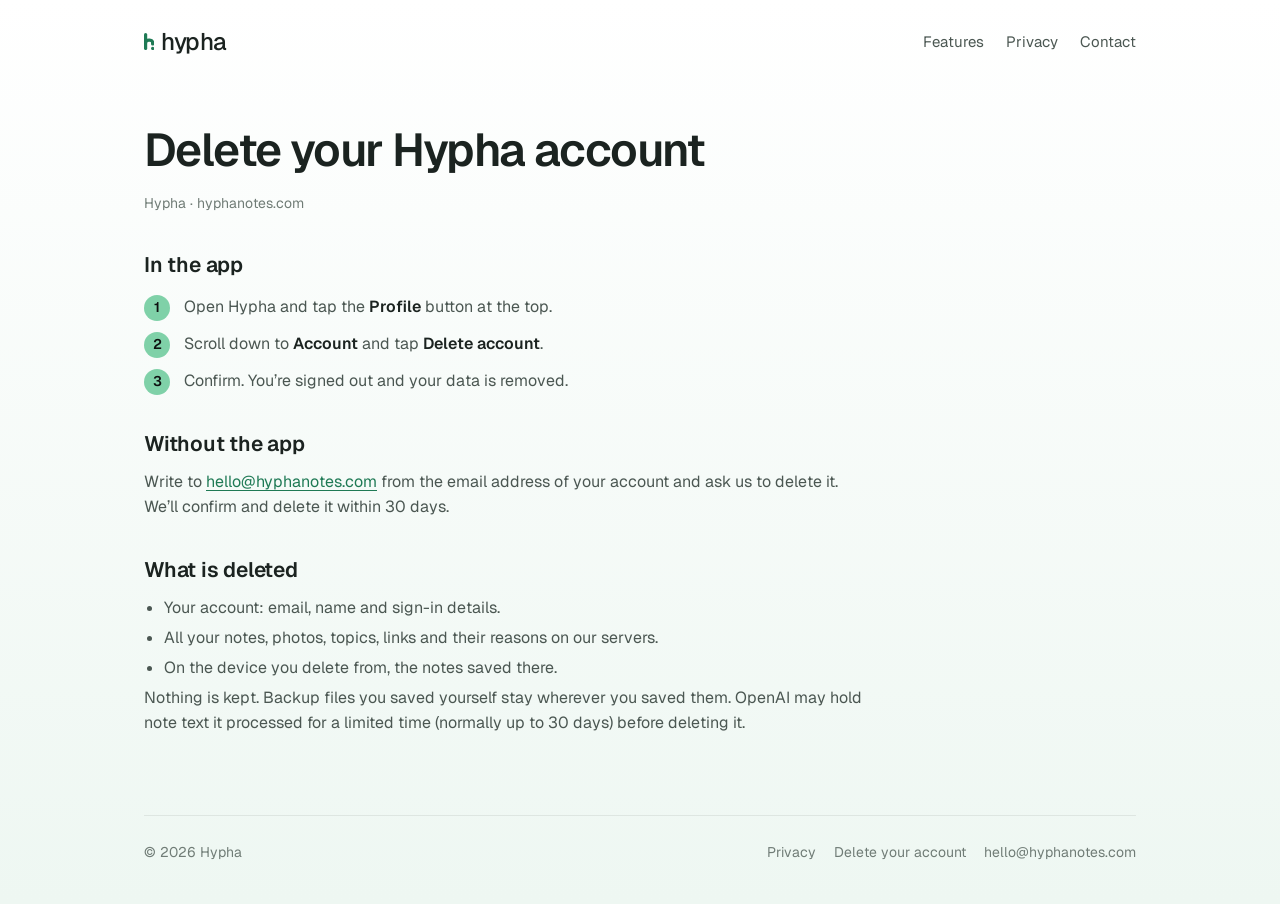
==== delete.html @ 8966460c "Add files via upload" ====
<!doctype html>
<html lang="en">
<head>
<meta charset="utf-8">
<meta name="viewport" content="width=device-width, initial-scale=1">
<title>Delete your account · Hypha</title>
<meta name="description" content="How to delete your Hypha account and data.">
<meta name="theme-color" content="#7FD1A8">
<link rel="icon" href="/favicon.png">
<link rel="apple-touch-icon" href="/apple-touch-icon.png">
<meta property="og:title" content="Delete your account · Hypha">
<meta property="og:description" content="How to delete your Hypha account and data.">
<meta property="og:image" content="https://hyphanotes.com/icon-512.png">
<link rel="preconnect" href="https://fonts.googleapis.com">
<link rel="preconnect" href="https://fonts.gstatic.com" crossorigin>
<link href="https://fonts.googleapis.com/css2?family=Geist:wght@400;500;600&display=swap" rel="stylesheet">
<link rel="stylesheet" href="/style.css">
</head>
<body>
<div class="wrap">
<header class="top">
  <a class="lockup" href="/"><svg viewBox="308 172 408 680" aria-hidden="true"><path class="mark" d="M372 236 L372 788" stroke-width="128" stroke-linecap="round"/><path class="mark" d="M372 560 C372 430,652 410,652 560 L652 610" stroke-width="128" stroke-linecap="round"/><circle class="dot" cx="652" cy="788" r="64"/></svg>hypha</a>
  <nav class="nav"><a href="/#features">Features</a><a href="/privacy">Privacy</a><a href="mailto:hello@hyphanotes.com">Contact</a></nav>
</header>
<main class="doc">
<h1>Delete your Hypha account</h1>
<p class="updated">Hypha · hyphanotes.com</p>

<h2>In the app</h2>
<ol class="steps">
<li>Open Hypha and tap the <strong>Profile</strong> button at the top.</li>
<li>Scroll down to <strong>Account</strong> and tap <strong>Delete account</strong>.</li>
<li>Confirm. You’re signed out and your data is removed.</li>
</ol>

<h2>Without the app</h2>
<p>Write to <a href="mailto:hello@hyphanotes.com?subject=Delete%20my%20Hypha%20account">hello@hyphanotes.com</a> from the email address of your account and ask us to delete it. We’ll confirm and delete it within 30 days.</p>

<h2>What is deleted</h2>
<ul>
<li>Your account: email, name and sign-in details.</li>
<li>All your notes, photos, topics, links and their reasons on our servers.</li>
<li>On the device you delete from, the notes saved there.</li>
</ul>
<p>Nothing is kept. Backup files you saved yourself stay wherever you saved them. OpenAI may hold note text it processed for a limited time (normally up to 30 days) before deleting it.</p>
</main>
<footer>
  <span>© 2026 Hypha</span>
  <span><a href="/privacy">Privacy</a><a href="/delete">Delete your account</a><a href="mailto:hello@hyphanotes.com">hello@hyphanotes.com</a></span>
</footer>
</div>
</body>
</html>
---- style.css ----
/* Hypha · hyphanotes.com — same tokens as the app (Mint #7FD1A8, Ink #0E1110) */
:root {
  --bg-top: #ffffff;
  --bg-bottom: #eef7f2;
  --text: #1b2320;
  --text2: #4b5752;
  --text3: #707c76;
  --accent: #1f7a55;
  --mint: #7fd1a8;
  --ink: #0e1110;
  --card: #ffffff;
  --line: rgba(14, 17, 16, .08);
  --shadow: 0 10px 28px -14px rgba(14, 40, 30, .18);
}
@media (prefers-color-scheme: dark) {
  :root {
    --bg-top: #0e1110;
    --bg-bottom: #0e1110;
    --text: #eef2ef;
    --text2: #b9c2bd;
    --text3: #87918c;
    --accent: #7fd1a8;
    --card: #181d1b;
    --line: rgba(255, 255, 255, .08);
    --shadow: 0 12px 30px -14px rgba(0, 0, 0, .7);
  }
}

* { box-sizing: border-box; margin: 0; padding: 0; }
html { -webkit-text-size-adjust: 100%; }
body {
  font-family: "Geist", "Inter", system-ui, -apple-system, "Segoe UI", sans-serif;
  color: var(--text);
  background: var(--bg-bottom) linear-gradient(var(--bg-top), var(--bg-bottom) 900px) no-repeat;
  line-height: 1.55;
  min-height: 100vh;
}
@media (prefers-color-scheme: dark) {
  body { background: #0e1110 radial-gradient(1200px 600px at 50% -200px, rgba(127, 209, 168, .10), transparent 70%) no-repeat; }
}
a { color: var(--accent); text-decoration-thickness: 1px; text-underline-offset: 3px; }

.wrap { max-width: 1040px; margin: 0 auto; padding: 0 24px; }

/* header */
.top { display: flex; align-items: center; justify-content: space-between; padding: 26px 0; }
.lockup { display: inline-flex; align-items: flex-start; color: var(--text); text-decoration: none; font-weight: 500; font-size: 24px; letter-spacing: -.02em; line-height: 1.3; }
.lockup svg { margin-top: calc(24px * .295); height: calc(24px * .71); width: auto; margin-right: calc(24px * .30); }
.lockup .mark { fill: none; stroke: var(--accent); }
.lockup .dot { fill: var(--accent); }
.nav { display: flex; gap: 22px; font-size: 15px; }
.nav a { color: var(--text2); text-decoration: none; }
.nav a:hover { color: var(--text); }

/* hero */
.hero { display: grid; grid-template-columns: 1.1fr .9fr; gap: 56px; align-items: center; padding: 48px 0 72px; }
.eyebrow { font-size: 13px; letter-spacing: .14em; text-transform: uppercase; color: var(--accent); font-weight: 600; }
h1 { font-size: clamp(40px, 6vw, 64px); line-height: 1.04; letter-spacing: -.035em; font-weight: 600; margin: 14px 0 18px; }
.lede { font-size: 19px; color: var(--text2); max-width: 30em; }
.stores { display: flex; gap: 12px; flex-wrap: wrap; margin-top: 30px; }
.pill { display: inline-flex; align-items: center; gap: 10px; height: 48px; padding: 0 20px; border-radius: 24px; font-size: 15px; font-weight: 600; text-decoration: none; }
.pill.primary { background: var(--mint); color: var(--ink); box-shadow: 0 8px 18px -10px rgba(31, 122, 85, .45); }
.pill.ghost { background: var(--card); color: var(--text2); border: 1px solid var(--line); font-weight: 500; }
.soon { font-size: 13px; color: var(--text3); margin-top: 12px; }

/* phone mock */
.phone { justify-self: center; width: 300px; border-radius: 44px; padding: 10px; background: #111; box-shadow: 0 40px 80px -30px rgba(14, 40, 30, .45); }
.screen { border-radius: 35px; overflow: hidden; background: linear-gradient(#fff, #eef7f2); color: #1b2320; padding: 40px 18px 84px; min-height: 600px; position: relative; font-size: 14px; }
.screen .meta { font-size: 11.5px; color: #707c76; }
.screen .tag { display: inline-block; padding: 3px 9px; border-radius: 9px; background: rgba(127, 209, 168, .25); color: #1f7a55; font-weight: 500; font-size: 11px; margin-left: 6px; }
.screen h3 { font-size: 20px; line-height: 1.22; letter-spacing: -.02em; font-weight: 600; margin: 8px 0 14px; }
.card { background: #fff; border: 1px solid rgba(14, 17, 16, .07); border-radius: 18px; padding: 12px 14px; box-shadow: 0 6px 16px -10px rgba(14, 40, 30, .16); margin-bottom: 10px; }
.card.together { border-color: rgba(127, 209, 168, .6); }
.card .eb { font-size: 10px; letter-spacing: .12em; font-weight: 600; color: #1f7a55; }
.card p { font-size: 12.8px; line-height: 1.45; margin-top: 5px; }
.card .why { font-size: 11.5px; color: #707c76; margin-top: 4px; }
.card .why b { color: #1f7a55; font-weight: 600; }
.label { font-size: 10px; letter-spacing: .12em; color: #707c76; font-weight: 600; margin: 14px 0 8px; }
.bar { position: absolute; left: 14px; right: 14px; bottom: 16px; display: flex; align-items: center; justify-content: space-between; background: #fff; border: 1px solid rgba(14, 17, 16, .07); border-radius: 30px; padding: 7px 7px 7px 18px; box-shadow: 0 6px 16px -10px rgba(14, 40, 30, .16); font-size: 12.5px; color: #707c76; }
.bar span:last-child { background: #7fd1a8; color: #0e1110; font-weight: 600; padding: 9px 26px; border-radius: 20px; }

/* features */
.features { display: grid; grid-template-columns: repeat(3, 1fr); gap: 16px; padding-bottom: 80px; }
.feature { background: var(--card); border: 1px solid var(--line); border-radius: 22px; padding: 24px; box-shadow: var(--shadow); }
.feature .ico { width: 36px; height: 36px; border-radius: 18px; background: rgba(127, 209, 168, .22); display: flex; align-items: center; justify-content: center; color: var(--accent); font-size: 17px; margin-bottom: 14px; }
.feature h2 { font-size: 18px; letter-spacing: -.01em; font-weight: 600; margin-bottom: 6px; }
.feature p { font-size: 15px; color: var(--text2); }

/* long text pages */
.doc { max-width: 720px; padding: 30px 0 80px; }
.doc h1 { font-size: clamp(34px, 5vw, 46px); }
.doc .updated { color: var(--text3); font-size: 14px; margin-bottom: 30px; }
.doc .summary { background: var(--card); border: 1px solid var(--line); border-radius: 20px; padding: 20px 22px; box-shadow: var(--shadow); margin-bottom: 36px; }
.doc .summary li { margin: 4px 0 4px 18px; color: var(--text2); }
.doc h2 { font-size: 21px; letter-spacing: -.01em; font-weight: 600; margin: 34px 0 10px; }
.doc p, .doc li { font-size: 16px; color: var(--text2); }
.doc p + p { margin-top: 10px; }
.doc ul { margin: 8px 0 0 20px; }
.doc li { margin: 5px 0; }
.doc strong { color: var(--text); font-weight: 600; }
.steps { counter-reset: s; list-style: none; margin: 14px 0 0 !important; }
.steps li { counter-increment: s; position: relative; padding-left: 40px; margin: 12px 0; }
.steps li::before { content: counter(s); position: absolute; left: 0; top: 0; width: 26px; height: 26px; border-radius: 13px; background: var(--mint); color: var(--ink); font-weight: 600; font-size: 14px; display: flex; align-items: center; justify-content: center; }

footer { border-top: 1px solid var(--line); padding: 26px 0 40px; font-size: 14px; color: var(--text3); display: flex; justify-content: space-between; gap: 16px; flex-wrap: wrap; }
footer a { color: var(--text3); text-decoration: none; margin-left: 18px; }
footer a:hover { color: var(--text); }

@media (max-width: 860px) {
  .hero { grid-template-columns: 1fr; gap: 44px; padding-top: 24px; }
  .features { grid-template-columns: 1fr; }
  .nav { gap: 14px; font-size: 14px; }
  footer a { margin: 0 14px 0 0; }
}
@media (max-width: 380px) {
  .phone { width: 100%; }
}
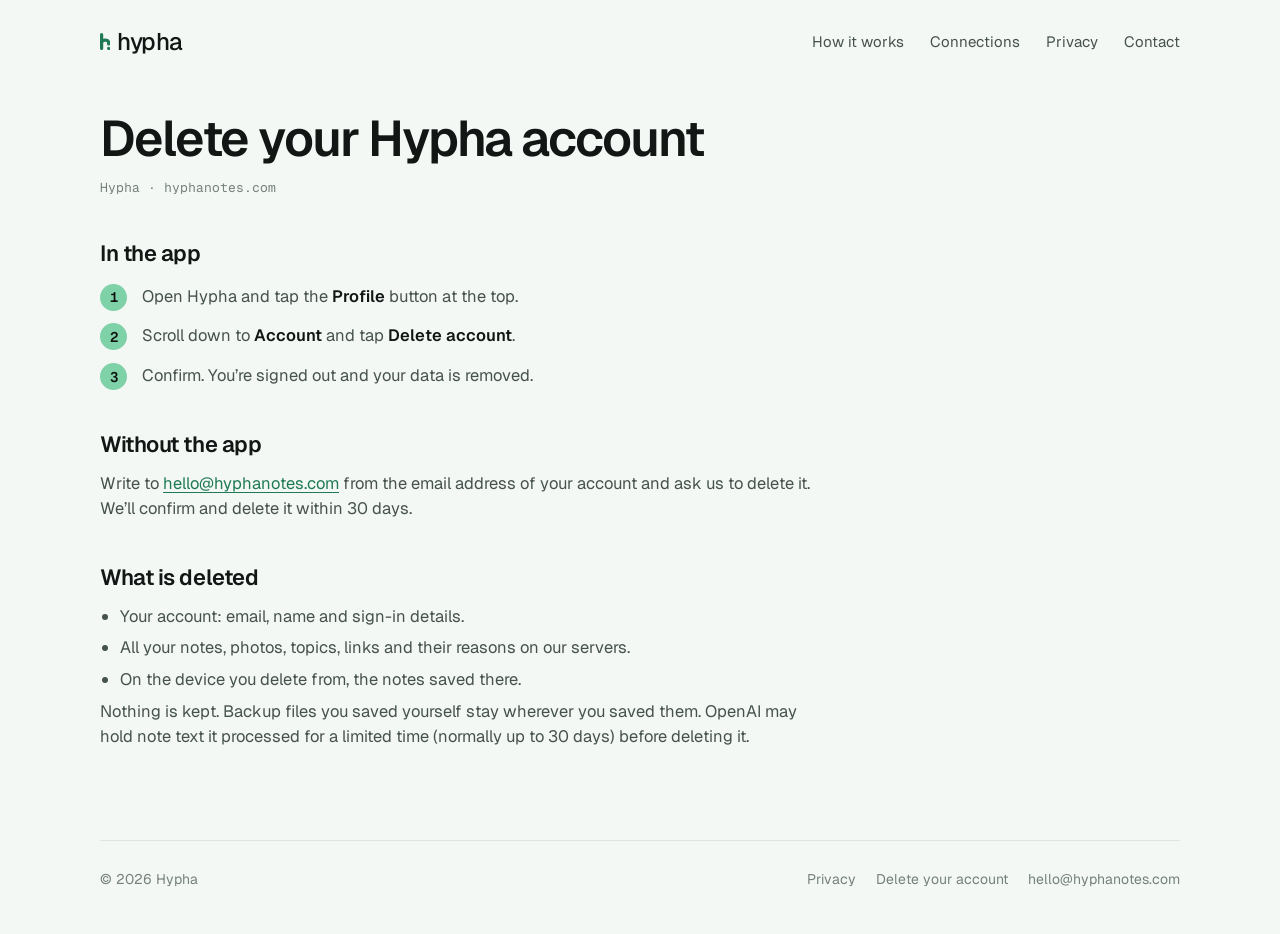
==== commit c47d0919: "Add files via upload" ====
--- a/delete.html
+++ b/delete.html
@@ -2,7 +2,7 @@
 <html lang="en">
 <head>
 <meta charset="utf-8">
-<meta name="viewport" content="width=device-width, initial-scale=1">
+<meta name="viewport" content="width=device-width, initial-scale=1, viewport-fit=cover">
 <title>Delete your account · Hypha</title>
 <meta name="description" content="How to delete your Hypha account and data.">
 <meta name="theme-color" content="#7FD1A8">
@@ -13,14 +13,14 @@
 <meta property="og:image" content="https://hyphanotes.com/icon-512.png">
 <link rel="preconnect" href="https://fonts.googleapis.com">
 <link rel="preconnect" href="https://fonts.gstatic.com" crossorigin>
-<link href="https://fonts.googleapis.com/css2?family=Geist:wght@400;500;600&display=swap" rel="stylesheet">
-<link rel="stylesheet" href="/style.css">
+<link href="https://fonts.googleapis.com/css2?family=Geist:wght@400;500;600&family=Geist+Mono:wght@400;500&display=swap" rel="stylesheet">
+<link rel="stylesheet" href="/style.css?v=5">
 </head>
 <body>
 <div class="wrap">
 <header class="top">
   <a class="lockup" href="/"><svg viewBox="308 172 408 680" aria-hidden="true"><path class="mark" d="M372 236 L372 788" stroke-width="128" stroke-linecap="round"/><path class="mark" d="M372 560 C372 430,652 410,652 560 L652 610" stroke-width="128" stroke-linecap="round"/><circle class="dot" cx="652" cy="788" r="64"/></svg>hypha</a>
-  <nav class="nav"><a href="/#features">Features</a><a href="/privacy">Privacy</a><a href="mailto:hello@hyphanotes.com">Contact</a></nav>
+  <nav class="nav"><a href="/#how">How it works</a><a class="opt" href="/#reasons">Connections</a><a href="/privacy">Privacy</a><a href="/#contact">Contact</a></nav>
 </header>
 <main class="doc">
 <h1>Delete your Hypha account</h1>
--- a/style.css
+++ b/style.css
@@ -1,117 +1,218 @@
-/* Hypha · hyphanotes.com — same tokens as the app (Mint #7FD1A8, Ink #0E1110) */
+/* Hypha · hyphanotes.com
+   Living-network direction: the page is a quiet field where notes sit and
+   threads grow between them. Mint is the thread, ink is the text.
+   Type: Geist for reading, Geist Mono for the app's own labels (roles, dates). */
 :root {
-  --bg-top: #ffffff;
-  --bg-bottom: #eef7f2;
-  --text: #1b2320;
-  --text2: #4b5752;
-  --text3: #707c76;
+  --bg: #f4f8f5;
+  --bg-deep: #e9f2ec;
+  --surface: #ffffff;
+  --text: #121715;
+  --text-2: #46524c;
+  --text-3: #75817b;
+  --line: rgba(18, 23, 21, .09);
+  --line-strong: rgba(18, 23, 21, .16);
+  --mint: #7fd1a8;
+  --thread: #2f9a6a;
   --accent: #1f7a55;
-  --mint: #7fd1a8;
   --ink: #0e1110;
-  --card: #ffffff;
-  --line: rgba(14, 17, 16, .08);
-  --shadow: 0 10px 28px -14px rgba(14, 40, 30, .18);
+  --glow: rgba(127, 209, 168, .38);
+  --shadow: 0 1px 0 rgba(255, 255, 255, .6) inset, 0 14px 32px -20px rgba(14, 40, 30, .35);
+  --sans: "Geist", system-ui, -apple-system, "Segoe UI", sans-serif;
+  --mono: "Geist Mono", ui-monospace, "SFMono-Regular", Menlo, monospace;
+  color-scheme: light;
 }
 @media (prefers-color-scheme: dark) {
-  :root {
-    --bg-top: #0e1110;
-    --bg-bottom: #0e1110;
-    --text: #eef2ef;
-    --text2: #b9c2bd;
-    --text3: #87918c;
+  :root:not([data-theme="light"]) {
+    --bg: #0d100f;
+    --bg-deep: #111614;
+    --surface: #161b19;
+    --text: #edf2ef;
+    --text-2: #b4bfb9;
+    --text-3: #7f8a85;
+    --line: rgba(255, 255, 255, .08);
+    --line-strong: rgba(255, 255, 255, .15);
+    --thread: #7fd1a8;
     --accent: #7fd1a8;
-    --card: #181d1b;
-    --line: rgba(255, 255, 255, .08);
-    --shadow: 0 12px 30px -14px rgba(0, 0, 0, .7);
+    --glow: rgba(127, 209, 168, .28);
+    --shadow: 0 18px 40px -22px rgba(0, 0, 0, .8);
+    color-scheme: dark;
   }
 }
+:root[data-theme="dark"] {
+  --bg: #0d100f; --bg-deep: #111614; --surface: #161b19; --text: #edf2ef; --text-2: #b4bfb9; --text-3: #7f8a85;
+  --line: rgba(255, 255, 255, .08); --line-strong: rgba(255, 255, 255, .15); --thread: #7fd1a8; --accent: #7fd1a8;
+  --glow: rgba(127, 209, 168, .28); --shadow: 0 18px 40px -22px rgba(0, 0, 0, .8); color-scheme: dark;
+}
 
 * { box-sizing: border-box; margin: 0; padding: 0; }
-html { -webkit-text-size-adjust: 100%; }
-body {
-  font-family: "Geist", "Inter", system-ui, -apple-system, "Segoe UI", sans-serif;
-  color: var(--text);
-  background: var(--bg-bottom) linear-gradient(var(--bg-top), var(--bg-bottom) 900px) no-repeat;
-  line-height: 1.55;
-  min-height: 100vh;
-}
-@media (prefers-color-scheme: dark) {
-  body { background: #0e1110 radial-gradient(1200px 600px at 50% -200px, rgba(127, 209, 168, .10), transparent 70%) no-repeat; }
-}
-a { color: var(--accent); text-decoration-thickness: 1px; text-underline-offset: 3px; }
-
-.wrap { max-width: 1040px; margin: 0 auto; padding: 0 24px; }
+html { -webkit-text-size-adjust: 100%; scroll-behavior: smooth; }
+body { font-family: var(--sans); color: var(--text); background: var(--bg); line-height: 1.55; font-size: 17px; }
+a { color: var(--accent); text-underline-offset: 3px; text-decoration-thickness: 1px; }
+::selection { background: var(--glow); }
+:focus-visible { outline: 2px solid var(--thread); outline-offset: 3px; border-radius: 6px; }
+
+.wrap { max-width: 1120px; margin: 0 auto; padding-left: max(20px, env(safe-area-inset-left, 0px)); padding-right: max(20px, env(safe-area-inset-right, 0px)); }
 
 /* header */
-.top { display: flex; align-items: center; justify-content: space-between; padding: 26px 0; }
+.top { display: flex; align-items: center; justify-content: space-between; gap: 16px; padding-block: 26px; }
 .lockup { display: inline-flex; align-items: flex-start; color: var(--text); text-decoration: none; font-weight: 500; font-size: 24px; letter-spacing: -.02em; line-height: 1.3; }
 .lockup svg { margin-top: calc(24px * .295); height: calc(24px * .71); width: auto; margin-right: calc(24px * .30); }
 .lockup .mark { fill: none; stroke: var(--accent); }
 .lockup .dot { fill: var(--accent); }
-.nav { display: flex; gap: 22px; font-size: 15px; }
-.nav a { color: var(--text2); text-decoration: none; }
+.nav { display: flex; gap: 26px; font-size: 15px; }
+.nav a { color: var(--text-2); text-decoration: none; }
 .nav a:hover { color: var(--text); }
 
+/* small type */
+.label { font-family: var(--mono); font-size: 12px; letter-spacing: .08em; text-transform: uppercase; color: var(--accent); }
+h1, h2, h3 { text-wrap: balance; letter-spacing: -.03em; font-weight: 600; }
+
 /* hero */
-.hero { display: grid; grid-template-columns: 1.1fr .9fr; gap: 56px; align-items: center; padding: 48px 0 72px; }
-.eyebrow { font-size: 13px; letter-spacing: .14em; text-transform: uppercase; color: var(--accent); font-weight: 600; }
-h1 { font-size: clamp(40px, 6vw, 64px); line-height: 1.04; letter-spacing: -.035em; font-weight: 600; margin: 14px 0 18px; }
-.lede { font-size: 19px; color: var(--text2); max-width: 30em; }
-.stores { display: flex; gap: 12px; flex-wrap: wrap; margin-top: 30px; }
-.pill { display: inline-flex; align-items: center; gap: 10px; height: 48px; padding: 0 20px; border-radius: 24px; font-size: 15px; font-weight: 600; text-decoration: none; }
-.pill.primary { background: var(--mint); color: var(--ink); box-shadow: 0 8px 18px -10px rgba(31, 122, 85, .45); }
-.pill.ghost { background: var(--card); color: var(--text2); border: 1px solid var(--line); font-weight: 500; }
-.soon { font-size: 13px; color: var(--text3); margin-top: 12px; }
-
-/* phone mock */
-.phone { justify-self: center; width: 300px; border-radius: 44px; padding: 10px; background: #111; box-shadow: 0 40px 80px -30px rgba(14, 40, 30, .45); }
-.screen { border-radius: 35px; overflow: hidden; background: linear-gradient(#fff, #eef7f2); color: #1b2320; padding: 40px 18px 84px; min-height: 600px; position: relative; font-size: 14px; }
-.screen .meta { font-size: 11.5px; color: #707c76; }
-.screen .tag { display: inline-block; padding: 3px 9px; border-radius: 9px; background: rgba(127, 209, 168, .25); color: #1f7a55; font-weight: 500; font-size: 11px; margin-left: 6px; }
-.screen h3 { font-size: 20px; line-height: 1.22; letter-spacing: -.02em; font-weight: 600; margin: 8px 0 14px; }
-.card { background: #fff; border: 1px solid rgba(14, 17, 16, .07); border-radius: 18px; padding: 12px 14px; box-shadow: 0 6px 16px -10px rgba(14, 40, 30, .16); margin-bottom: 10px; }
-.card.together { border-color: rgba(127, 209, 168, .6); }
-.card .eb { font-size: 10px; letter-spacing: .12em; font-weight: 600; color: #1f7a55; }
-.card p { font-size: 12.8px; line-height: 1.45; margin-top: 5px; }
-.card .why { font-size: 11.5px; color: #707c76; margin-top: 4px; }
-.card .why b { color: #1f7a55; font-weight: 600; }
-.label { font-size: 10px; letter-spacing: .12em; color: #707c76; font-weight: 600; margin: 14px 0 8px; }
-.bar { position: absolute; left: 14px; right: 14px; bottom: 16px; display: flex; align-items: center; justify-content: space-between; background: #fff; border: 1px solid rgba(14, 17, 16, .07); border-radius: 30px; padding: 7px 7px 7px 18px; box-shadow: 0 6px 16px -10px rgba(14, 40, 30, .16); font-size: 12.5px; color: #707c76; }
-.bar span:last-child { background: #7fd1a8; color: #0e1110; font-weight: 600; padding: 9px 26px; border-radius: 20px; }
-
-/* features */
-.features { display: grid; grid-template-columns: repeat(3, 1fr); gap: 16px; padding-bottom: 80px; }
-.feature { background: var(--card); border: 1px solid var(--line); border-radius: 22px; padding: 24px; box-shadow: var(--shadow); }
-.feature .ico { width: 36px; height: 36px; border-radius: 18px; background: rgba(127, 209, 168, .22); display: flex; align-items: center; justify-content: center; color: var(--accent); font-size: 17px; margin-bottom: 14px; }
-.feature h2 { font-size: 18px; letter-spacing: -.01em; font-weight: 600; margin-bottom: 6px; }
-.feature p { font-size: 15px; color: var(--text2); }
-
-/* long text pages */
-.doc { max-width: 720px; padding: 30px 0 80px; }
-.doc h1 { font-size: clamp(34px, 5vw, 46px); }
-.doc .updated { color: var(--text3); font-size: 14px; margin-bottom: 30px; }
-.doc .summary { background: var(--card); border: 1px solid var(--line); border-radius: 20px; padding: 20px 22px; box-shadow: var(--shadow); margin-bottom: 36px; }
-.doc .summary li { margin: 4px 0 4px 18px; color: var(--text2); }
-.doc h2 { font-size: 21px; letter-spacing: -.01em; font-weight: 600; margin: 34px 0 10px; }
-.doc p, .doc li { font-size: 16px; color: var(--text2); }
+.hero { position: relative; display: grid; grid-template-columns: minmax(0, 1fr) minmax(0, 1.08fr); gap: 56px; align-items: center; padding-block: 40px 96px; }
+.hero h1 { font-size: clamp(42px, 5.6vw, 72px); line-height: 1.02; margin: 18px 0 22px; letter-spacing: -.045em; }
+.hero h1 em { font-style: normal; color: var(--accent); }
+.lede { font-size: 19px; color: var(--text-2); max-width: 31em; }
+.actions { display: flex; flex-wrap: wrap; gap: 12px; margin-top: 34px; }
+.btn { display: inline-flex; align-items: center; gap: 10px; height: 50px; padding: 0 22px; border-radius: 25px; font-size: 15px; font-weight: 600; text-decoration: none; border: 1px solid transparent; transition: transform .15s, box-shadow .2s, border-color .2s; }
+.btn:active { transform: scale(.98); }
+.btn.primary { background: var(--mint); color: var(--ink); box-shadow: 0 10px 24px -14px rgba(31, 122, 85, .7); }
+.btn.primary:hover { box-shadow: 0 12px 28px -12px rgba(31, 122, 85, .8); }
+.btn.ghost { color: var(--text); border-color: var(--line-strong); }
+.btn.ghost:hover { border-color: var(--thread); }
+.soon { margin-top: 18px; font-size: 14px; color: var(--text-3); }
+
+/* the living field */
+.field-bg { position: absolute; inset: -40px -200px 0; z-index: -1; pointer-events: none; width: calc(100% + 400px); height: calc(100% + 40px); }
+.demo { min-width: 0; }
+.net { position: relative; container-type: inline-size; aspect-ratio: 1 / 1.06; width: 100%; }
+.net svg.threads { position: absolute; inset: 0; width: 100%; height: 100%; overflow: visible; pointer-events: none; }
+.threads .t { fill: none; stroke: var(--thread); stroke-width: 1.6; stroke-linecap: round; }
+.threads .t.halo { stroke: var(--glow); stroke-width: 7; filter: blur(3px); }
+.threads .b { fill: none; stroke: var(--thread); stroke-width: .9; stroke-linecap: round; opacity: .55; }
+.threads .tip { fill: var(--thread); }
+.threads .tip-glow { fill: var(--glow); }
+
+.n { position: absolute; background: var(--surface); border: 1px solid var(--line); border-radius: 16px; padding: 1.9cqw 2.3cqw; box-shadow: var(--shadow); font-size: clamp(11.5px, 2.25cqw, 14.5px); line-height: 1.42; transition: opacity .6s, transform .6s, border-color .6s, box-shadow .6s; }
+.n .when { font-family: var(--mono); font-size: .78em; color: var(--text-3); letter-spacing: .02em; }
+.n b { display: block; font-weight: 600; margin: .25em 0 .15em; letter-spacing: -.01em; color: var(--text); }
+.n p { color: var(--text-2); }
+.n.dim { opacity: .42; }
+.n.new { border-color: var(--thread); box-shadow: 0 0 0 4px var(--glow), var(--shadow); }
+.n.hidden { opacity: 0; transform: translateY(8px); }
+.n.lit { opacity: 1; border-color: color-mix(in srgb, var(--thread) 55%, var(--line)); }
+.n .why { display: grid; grid-template-rows: 0fr; transition: grid-template-rows .55s ease, opacity .5s; opacity: 0; }
+.n .why > div { overflow: hidden; }
+.n.lit .why { grid-template-rows: 1fr; opacity: 1; }
+.n .why span { display: block; margin-top: .6em; padding-top: .55em; border-top: 1px dashed var(--line-strong); color: var(--text-2); }
+.n .why i { font-style: normal; font-family: var(--mono); font-size: .8em; letter-spacing: .06em; text-transform: uppercase; color: var(--accent); margin-right: .4em; }
+.caret { display: inline-block; width: 1px; height: 1em; background: var(--thread); vertical-align: -.15em; margin-left: 1px; animation: blink 1s steps(1) infinite; }
+@keyframes blink { 50% { opacity: 0; } }
+
+.who { display: flex; align-items: center; gap: 6px; margin-top: 18px; flex-wrap: wrap; }
+.who span { font-family: var(--mono); font-size: 12px; color: var(--text-3); margin-right: 6px; letter-spacing: .04em; }
+.who button { font: 500 13px var(--sans); color: var(--text-2); background: transparent; border: 1px solid var(--line); border-radius: 15px; padding: 6px 13px; cursor: pointer; transition: all .2s; }
+.who button:hover { border-color: var(--line-strong); color: var(--text); }
+.who button[aria-pressed="true"] { background: var(--surface); border-color: var(--thread); color: var(--text); }
+
+/* sections */
+section.block { padding-block: 88px; border-top: 1px solid var(--line); }
+.block > .head { display: grid; grid-template-columns: minmax(0, 1fr) minmax(0, 1.3fr); gap: 56px; margin-bottom: 52px; align-items: end; }
+.block h2 { font-size: clamp(32px, 3.8vw, 46px); line-height: 1.08; margin-top: 14px; }
+.block .head p { color: var(--text-2); font-size: 18px; max-width: 34em; }
+
+/* how it works */
+.steps3 { display: grid; grid-template-columns: repeat(3, minmax(0, 1fr)); gap: 0; border-top: 1px solid var(--line-strong); }
+.steps3 li { list-style: none; padding: 26px 28px 8px 0; position: relative; }
+.steps3 li + li { padding-left: 28px; border-left: 1px solid var(--line); }
+.steps3 .num { font-family: var(--mono); font-size: 13px; color: var(--accent); }
+.steps3 h3 { font-size: 22px; margin: 10px 0 10px; }
+.steps3 p { color: var(--text-2); font-size: 16px; }
+
+/* roles */
+.roles { display: grid; grid-template-columns: repeat(6, minmax(0, 1fr)); gap: 14px; }
+.roles .role { grid-column: span 2; }
+.roles .role:nth-child(-n+2) { grid-column: span 3; }
+.role { background: var(--surface); border: 1px solid var(--line); border-radius: 18px; padding: 22px 22px 20px; display: flex; flex-direction: column; gap: 12px; min-width: 0; }
+.role h3 { font-size: 19px; letter-spacing: -.015em; }
+.role > p { color: var(--text-2); font-size: 15.5px; }
+.pair { margin-top: auto; display: grid; gap: 6px; font-size: 14px; }
+.pair div { padding: 10px 12px; border-radius: 12px; background: var(--bg); border: 1px solid var(--line); color: var(--text-2); }
+.pair div small { display: block; font-family: var(--mono); font-size: 11px; color: var(--text-3); letter-spacing: .04em; margin-bottom: 2px; }
+.pair .arrow { background: none; border: 0; padding: 0 12px; font-family: var(--mono); font-size: 12px; color: var(--accent); }
+
+/* principles */
+.principles { display: grid; grid-template-columns: repeat(2, minmax(0, 1fr)); gap: 0 56px; }
+.principles div { padding: 26px 0; border-top: 1px solid var(--line); }
+.principles h3 { font-size: 21px; margin-bottom: 8px; letter-spacing: -.02em; }
+.principles p { color: var(--text-2); font-size: 16px; max-width: 30em; }
+
+/* features list */
+.more { display: grid; grid-template-columns: repeat(3, minmax(0, 1fr)); gap: 0 40px; }
+.more div { padding: 20px 0; border-top: 1px solid var(--line); }
+.more h3 { font-size: 17px; letter-spacing: -.01em; margin-bottom: 4px; }
+.more p { color: var(--text-2); font-size: 15px; }
+
+/* privacy band */
+.privacy-band { background: var(--bg-deep); border: 1px solid var(--line); border-radius: 28px; padding: 48px; display: grid; grid-template-columns: minmax(0, 1fr) minmax(0, 1.2fr); gap: 48px; }
+.privacy-band h2 { font-size: clamp(30px, 3.4vw, 40px); line-height: 1.1; margin-top: 12px; }
+.privacy-band ul { list-style: none; display: grid; gap: 14px; }
+.privacy-band li { padding-left: 26px; position: relative; color: var(--text-2); }
+.privacy-band li::before { content: ""; position: absolute; left: 0; top: .62em; width: 12px; height: 2px; border-radius: 2px; background: var(--thread); }
+.privacy-band li strong { color: var(--text); font-weight: 600; }
+.privacy-band .more-link { margin-top: 20px; font-size: 15px; }
+
+/* contact */
+.contact { text-align: center; padding-block: 96px 104px; border-top: 1px solid var(--line); }
+.contact h2 { font-size: clamp(34px, 4vw, 48px); line-height: 1.08; margin-top: 14px; }
+.contact > p { color: var(--text-2); font-size: 18px; margin: 14px auto 0; max-width: 30em; }
+.mail { display: flex; flex-wrap: wrap; justify-content: center; align-items: center; gap: 12px; margin-top: 32px; }
+.addr { display: inline-flex; align-items: center; gap: 14px; height: 50px; padding: 0 7px 0 22px; border-radius: 25px; border: 1px solid var(--line-strong); background: var(--surface); font: 500 16px var(--sans); color: var(--text); cursor: pointer; transition: border-color .2s; }
+.addr:hover { border-color: var(--thread); }
+.copy-label { height: 36px; padding: 0 14px; border-radius: 18px; display: inline-flex; align-items: center; background: var(--glow); color: var(--accent); font-size: 14px; font-weight: 600; }
+.addr.done .copy-label { background: var(--mint); color: var(--ink); }
+
+/* long text pages (privacy, delete) */
+.doc { max-width: 720px; padding-block: 30px 90px; }
+.doc h1 { font-size: clamp(36px, 5vw, 50px); line-height: 1.05; letter-spacing: -.04em; }
+.doc .updated { font-family: var(--mono); font-size: 13px; color: var(--text-3); margin: 12px 0 34px; }
+.doc .summary { background: var(--surface); border: 1px solid var(--line); border-radius: 20px; padding: 22px 24px; margin-bottom: 40px; }
+.doc .summary li { margin: 5px 0 5px 18px; color: var(--text-2); }
+.doc h2 { font-size: 22px; letter-spacing: -.02em; margin: 38px 0 10px; }
+.doc p, .doc li { font-size: 16.5px; color: var(--text-2); }
 .doc p + p { margin-top: 10px; }
 .doc ul { margin: 8px 0 0 20px; }
-.doc li { margin: 5px 0; }
+.doc li { margin: 6px 0; }
 .doc strong { color: var(--text); font-weight: 600; }
-.steps { counter-reset: s; list-style: none; margin: 14px 0 0 !important; }
-.steps li { counter-increment: s; position: relative; padding-left: 40px; margin: 12px 0; }
-.steps li::before { content: counter(s); position: absolute; left: 0; top: 0; width: 26px; height: 26px; border-radius: 13px; background: var(--mint); color: var(--ink); font-weight: 600; font-size: 14px; display: flex; align-items: center; justify-content: center; }
-
-footer { border-top: 1px solid var(--line); padding: 26px 0 40px; font-size: 14px; color: var(--text3); display: flex; justify-content: space-between; gap: 16px; flex-wrap: wrap; }
-footer a { color: var(--text3); text-decoration: none; margin-left: 18px; }
+.doc .steps { counter-reset: s; list-style: none; margin: 14px 0 0; }
+.doc .steps li { counter-increment: s; position: relative; padding-left: 42px; margin: 14px 0; }
+.doc .steps li::before { content: counter(s); position: absolute; left: 0; top: 0; width: 27px; height: 27px; border-radius: 14px; background: var(--mint); color: var(--ink); font: 600 14px var(--mono); display: flex; align-items: center; justify-content: center; }
+
+footer { border-top: 1px solid var(--line); padding-block: 28px 44px; font-size: 14px; color: var(--text-3); display: flex; justify-content: space-between; gap: 16px; flex-wrap: wrap; }
+footer a { color: var(--text-3); text-decoration: none; margin-left: 20px; }
 footer a:hover { color: var(--text); }
 
-@media (max-width: 860px) {
-  .hero { grid-template-columns: 1fr; gap: 44px; padding-top: 24px; }
-  .features { grid-template-columns: 1fr; }
-  .nav { gap: 14px; font-size: 14px; }
-  footer a { margin: 0 14px 0 0; }
-}
-@media (max-width: 380px) {
-  .phone { width: 100%; }
-}
+@media (max-width: 900px) {
+  .hero { grid-template-columns: 1fr; gap: 40px; padding-top: 16px; }
+  .block > .head, .privacy-band { grid-template-columns: 1fr; gap: 18px; }
+  .steps3 { grid-template-columns: 1fr; }
+  .steps3 li, .steps3 li + li { padding: 22px 0 6px; border-left: 0; border-top: 1px solid var(--line); }
+  .steps3 li:first-child { border-top: 0; }
+  .principles, .more { grid-template-columns: 1fr; }
+  .roles { grid-template-columns: 1fr; }
+  .roles .role, .roles .role:nth-child(-n+2) { grid-column: auto; }
+  .privacy-band { padding: 30px 24px; }
+  section.block { padding-block: 64px; }
+}
+@media (max-width: 560px) {
+  .nav { gap: 16px; font-size: 14px; }
+  .nav .opt { display: none; }
+  .net { aspect-ratio: 1 / 1.42; }
+  .lede { font-size: 17px; }
+  .n { font-size: 12.5px; padding: 11px 13px; }
+  footer a { margin: 0 16px 0 0; }
+}
+@media (prefers-reduced-motion: reduce) {
+  html { scroll-behavior: auto; }
+  .n, .n .why { transition: none; }
+  .caret { animation: none; }
+}
